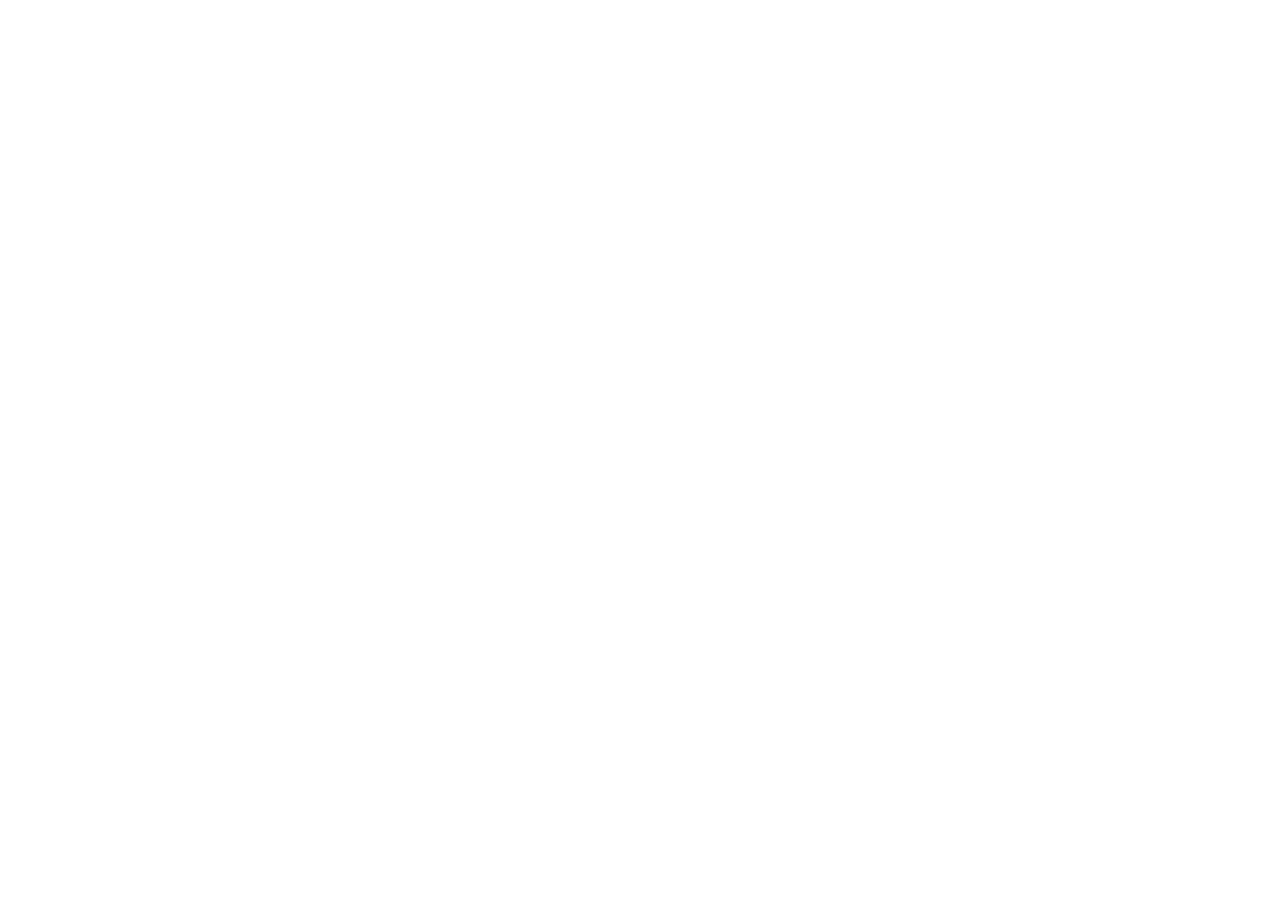
==== index.html @ ed3aa02f "second commit" ====
<!DOCTYPE html>
<html lang="en">
<head>
    <meta charset="UTF-8">
    <meta http-equiv="X-UA-Compatible" content="IE=edge">
    <meta name="viewport" content="width=device-width, initial-scale=1.0">
    <title>Second repo</title>
</head>
<body>
    
</body>
</html>
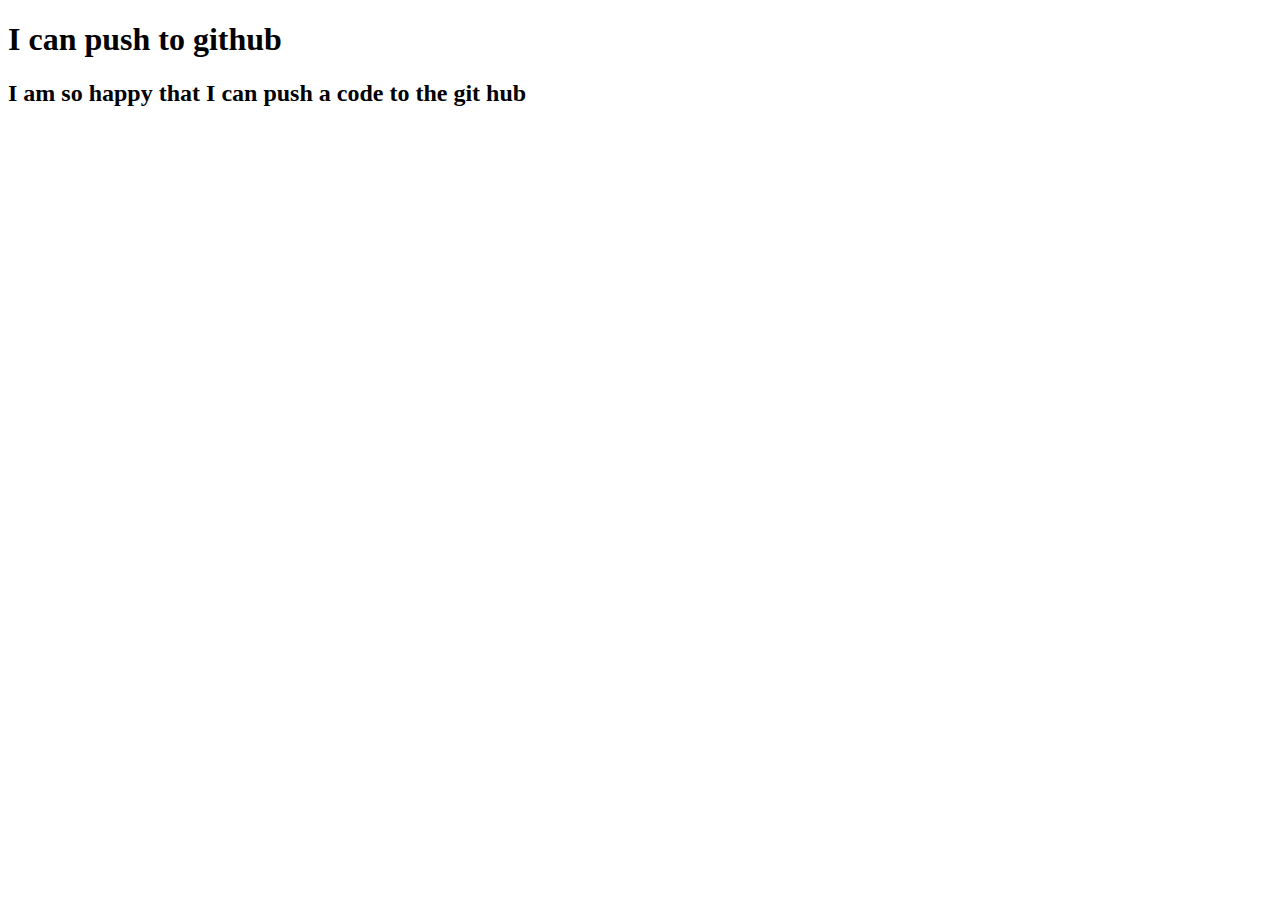
==== commit 2a3695bc: "added header" ====
--- a/index.html
+++ b/index.html
@@ -7,6 +7,7 @@
     <title>Second repo</title>
 </head>
 <body>
-    
+    <h1>I can push to github</h1>
+    <h2>I am so happy that I can push a code to the git hub</h2>
 </body>
 </html>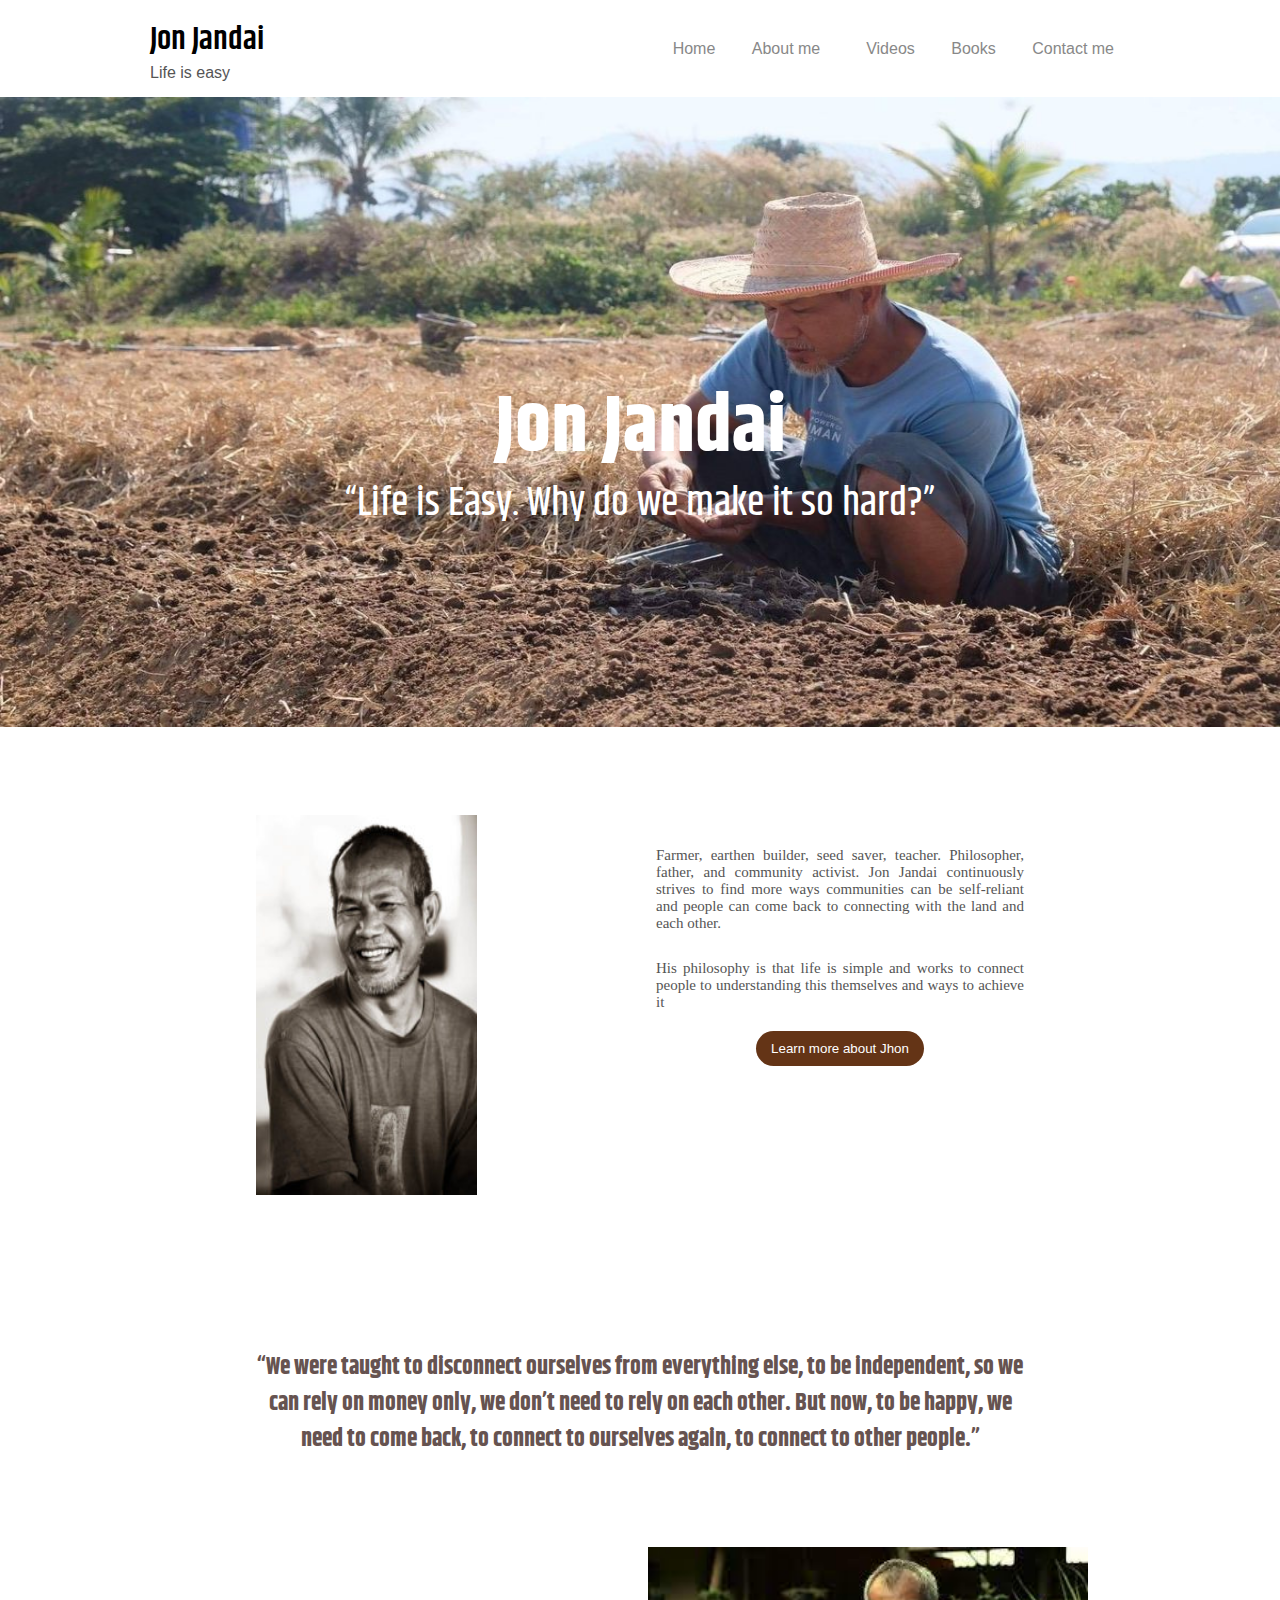
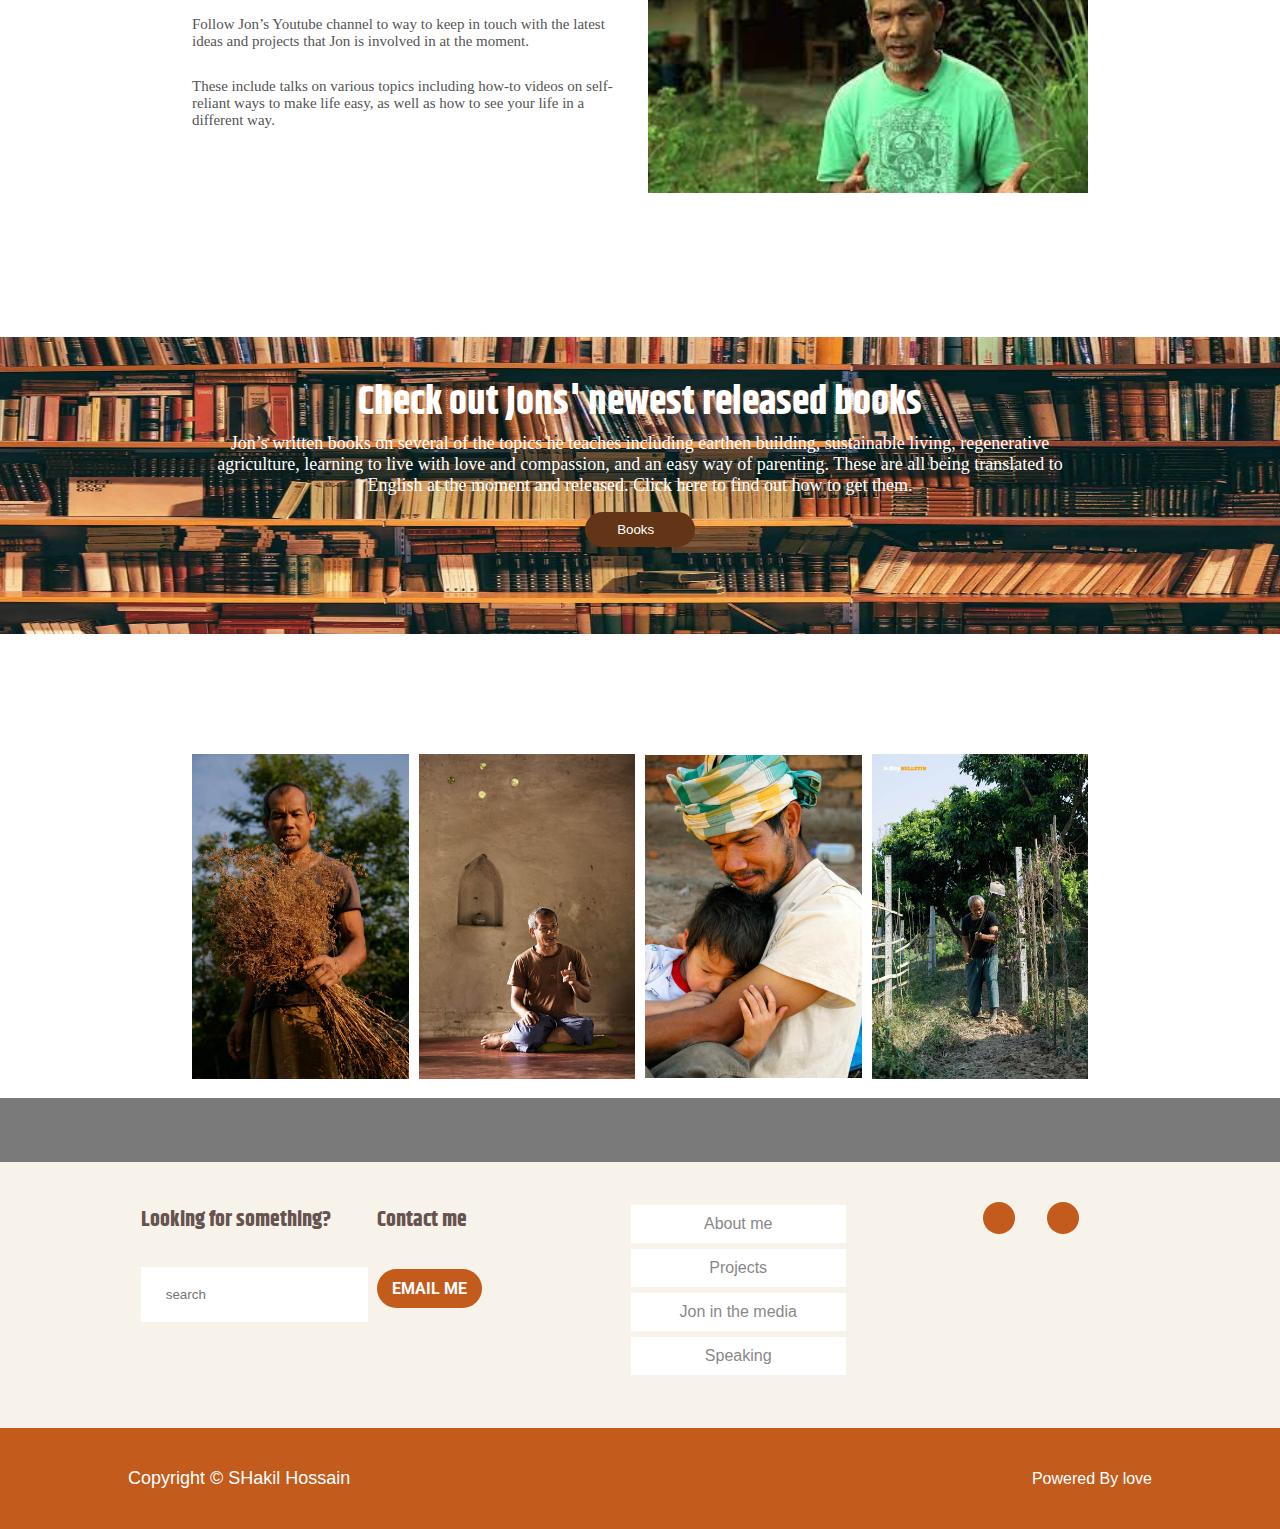
==== commit 6170a1e6: "some file" ====
--- a/index.html
+++ b/index.html
@@ -4,10 +4,133 @@
     <meta charset="UTF-8">
     <meta http-equiv="X-UA-Compatible" content="IE=edge">
     <meta name="viewport" content="width=device-width, initial-scale=1.0">
-    <title>Second repo</title>
+    <title>Web site About | Jon Jandai</title>
+    <link rel="stylesheet" href="style.css">
+    <link rel="stylesheet" href="fontawesome/css/all.css">
+    <link rel="icon" type="image/x-icon" href="images/apple-touch-icon.png">
+    <link href="https://fonts.googleapis.com/css2?family=Khand:wght@300;400;500;600;700&family=Montserrat:wght@400;500;600;700&family=Roboto:ital,wght@0,300;1,300&display=swap" rel="stylesheet">
 </head>
 <body>
-    <h1>I can push to github</h1>
-    <h2>I am so happy that I can push a code to the git hub</h2>
+    <!-- Header -->
+    <div class="header">
+        <nav class="navigaiton">
+            <div class="left">
+                <h1>Jon Jandai</h1>
+                <p>Life is easy</p>
+            </div>
+            <div class="right">
+                <ul>
+                    <li><a href="#">Home</a></li>
+                    <li><a href="about.html">About me <i class="fa-solid fa-angle-down"></i></a>
+                        <ul class="dropdown">
+                            <li><a href="project.html">Projects</a></li>
+                            <li><a href="#">Jhon in the Media</a></li>
+                        </ul>
+                    </li>
+                    <li><a href="#">Videos</a></li>
+                    <li><a href="#">Books</a></li>
+                    <li><a href="#Contact">Contact me</a></li>
+                </ul>
+            </div>
+        </nav>
+        <div class="header-img">
+            <div class="img-info">
+                <h1>Jon Jandai</h1>
+                <h4>“Life is Easy.  Why do we make it so hard?”</h4>
+            </div>
+            <img src="images/header.jpg" alt="" width="100%">
+        </div>
+    </div>
+    <!-- Feateures -->
+    <div class="features">
+        <div class="row">
+            <div class="col-1">
+                <img src="images/feature-1.jpg" class="img-2">
+            </div>
+            <div class="col-2">
+                <p class="pera-1">Farmer,  earthen builder,  seed saver,  teacher.  Philosopher,  father, and community activist. Jon Jandai continuously strives to find more ways communities can be self-reliant and people can come back to connecting with the land and each other.</p>
+                <br>
+                <p class="pera-2">His philosophy is that life is simple and works to connect people to understanding this themselves and ways to achieve it</p>
+                <button class="btn">Learn more about Jhon <i class="fa-sharp fa-solid fa-arrow-right"></i></button>
+            </div>
+        </div>
+        <div class="speach">
+            <h4>“We were taught to disconnect ourselves from everything else, to be independent, so we can rely on money only, we don’t need to rely on each other. But now, to be happy, we need to come back,
+            to connect to ourselves again, to connect to other people.”</h4>
+        </div>
+    </div>
+    <div class="features-1">
+        <div class="row-1">
+            <div class="col-3">
+                <p class="pera-1">Follow Jon’s Youtube channel to way to keep in touch with the latest ideas and projects that Jon is involved in at the moment.</p>
+                <br>
+                <p class="pera-2">These include talks on various topics including how-to videos on self-reliant ways to make life easy, as well as how to see your life in a different way.</p>
+            </div>
+            <div class="col-9">
+                <img src="images/feature-2.jpg" class="img-2">
+            </div>
+        </div>
+    </div>
+    <div class="middle-img">
+        <div class="img-text">
+            <h1>Check out Jons' newest released books
+            </h1>
+            <p>Jon’s written books on several of the topics he teaches including earthen building, sustainable living, regenerative agriculture, learning to live with love and compassion, and an easy way of parenting. These are all being translated to English at the moment and released.  Click here to find out how to get them.
+            </p>
+            <button class="btn-1"> Books <i class="fa-sharp fa-solid fa-arrow-right"></i></button>
+        </div>
+        <div class="img-col">
+            <img src="images/Essential-Books.jpg" alt="">
+        </div>
+    </div>
+
+    <div class="my-img">
+        <div class="img">
+            <img src="images/lowe-1.jpg" alt="">
+        </div>
+        <div class="img">
+            <img src="images/lower-2.jpg" alt="">
+        </div>
+        <div class="img">
+            <img src="images/lower-3.jpg" alt="">
+        </div>
+        <div class="img">
+            <img src="images/lower-4.jpg" alt="">
+        </div>
+    </div>
+
+    <hr class="border">
+
+    <footer class="footer" id="Contact">
+        <div class="col-1">
+            <h5>Looking for something?
+            </h5>
+            <div class="in-box">
+            <input type="search" placeholder="search">
+            <i class="fa-solid fa-magnifying-glass"></i>
+            </div>
+        </div>
+        <div class="col-2">
+            <h2>Contact me</h2>
+            <button class="btn-2">EMAIL ME</button>
+        </div>
+        <div class="col-3">
+            <ul>
+                <li><a href="#">About me</a></li>
+                <li><a href="#">Projects</a></li>
+                <li><a href="#">Jon in the media</a></li>
+                <li><a href="#">Speaking</a></li>
+            </ul>
+        </div>
+        <div class="div-4">
+            <i class="fa-brands fa-facebook"></i>
+            <i class="fa-brands fa-youtube"></i>
+        </div>
+    </footer>
+
+    <div class="cpy">
+        <h6>Copyright &copy; SHakil Hossain</h6>
+        <p>Powered By love</p>
+    </div>
 </body>
 </html>--- a/style.css
+++ b/style.css
@@ -0,0 +1,609 @@
+*{
+    margin: 0;
+    padding: 0;
+    list-style: none;
+    text-decoration: none;
+    box-sizing: border-box;
+    font-family: 'poppins', sans-serif;
+}
+html{
+    scroll-behavior: smooth;
+}
+
+.header{
+    padding: 0px 0px 4rem;
+}
+
+.navigaiton{
+    padding: 15px 150px;
+    display: flex;
+    align-items: center;
+    justify-content: space-between;
+}
+
+.left{
+    width: 300px;
+}
+
+.left h1{
+    font-size: 2rem;
+    font-weight: 600;
+    color: #000;
+    margin: 0;
+    font-family: 'Khand',sans-serif;
+}
+
+.left p{
+    font-size: 1rem;
+    font-weight: 400;
+    color: #555;
+    font-family: 'poppins',sans-serif;
+}
+
+ul{
+    display: inline-block;
+}
+
+ul li{
+    display: inline-block;
+    position: relative;
+}
+
+ul li a{
+    color: #888;
+    display: block;
+    padding: 10px 16px;
+    text-align: center;
+    background: #fff;
+    transition: 500ms;
+}
+ul li .dropdown li{
+    display: block;
+}
+
+ul li .dropdown{
+    position: absolute;
+    z-index: 44;
+    display: none;
+}
+
+ul li:hover .dropdown{
+    display: block;
+}
+
+ul li a:hover{
+    color: #555;
+}
+
+ul li:nth-child(2) i{
+    display: inline-flex;
+    align-items: center;
+    margin-left: 5px;
+}
+
+.header-img img{
+    height: 70vh;
+    width: 100%;
+    position: relative;
+    z-index: 1;
+}
+
+.img-info{
+    position: absolute;
+    top: 50%;
+    left: 50%;
+    z-index: 2;
+    transform: translate(-50%, -50%);
+    text-align: center;
+}
+
+.img-info > h1{
+    font-size: 5rem;
+    font-weight: bold;
+    font-family: 'Khand', sans-serif;
+    color: #fff;
+    margin: 0;
+}
+
+.img-info h4{
+    font-size: 2.5rem;
+    font-family: 'khand', sans-serif;
+    font-weight: 500;
+    color: rgb(255, 255, 255);
+    margin-top: -1rem;
+}
+
+/* features */
+
+.features{
+    padding: 20px 20% 20px 20%;
+}
+
+.row{
+    display: grid;
+    grid-template-columns: 1fr 1fr;
+    align-items: flex-start;
+    gap: 2rem;
+    padding: 0px 0px 100px;
+}
+
+.row .col-1 img{
+    width: 60%;
+    height: 380px;
+}
+
+.col-2{
+    margin-top: 2rem;
+    text-align: justify;
+}
+
+.col-2 .pera-1{
+    color: #555;
+    font-size: 15px;
+    font-family: 'poppins';
+    font-weight: 400;
+}
+
+.col-2 .pera-2{
+    color: #555;
+    font-size: 15px;
+    font-family: 'poppins';
+    font-weight: 400;
+    margin-top: 10px;
+}
+
+.col-2 .btn{
+    display: block;
+    margin: 20px auto;    
+}
+
+.btn{
+    background: #643416;
+    color: #fff;
+    padding: 10px 15px;
+    border-radius: 2rem;
+    border: none;
+    border-color: #31659e;
+    transition: 400ms;
+}
+
+.btn:hover{
+    background: #191970;
+}
+
+.features .speach{
+    color: #665350;
+    display: block;
+    margin: auto;
+    padding: 50px 0;
+}
+
+.speach h4{
+    font-family: 'khand' , sans-serif;
+    font-size: 1.5rem;
+    font-weight: bold;
+    text-align: center;
+}
+
+.features-1{
+    padding: 20px 15% 20px 15%;
+}
+
+.row-1{
+    display: grid;
+    grid-template-columns: 1fr 1fr;
+    align-items: center;
+    gap: 1rem;
+    padding: 0px 0px 100px;
+}
+
+.row-1 .col-9  img{
+    width: 100%;
+}
+
+
+.col-3 .pera-1{
+    color: #555;
+    font-size: 15px;
+    font-family: 'poppins';
+    font-weight: 400;
+}
+
+.col-3 .pera-2{
+    color: #555;
+    font-size: 15px;
+    font-family: 'poppins';
+    font-weight: 400;
+    margin-top: 10px;
+}
+
+.middle-img{
+    padding: 20px 0px 100px;
+}
+
+.img-col img{
+    width: 100%;
+    height: 33vh;
+    position: relative;
+    z-index: 1;
+}
+
+.img-text{
+    position: absolute;
+    left: 50%;
+    transform: translate(-50%, 20%);
+    text-align: center;
+    z-index: 500;
+    width: 900px;
+}
+
+.img-text h1{
+    font-size: 2.5rem;
+    color: #fff;
+    font-family: "Khand";
+}
+
+.img-text p{
+    color: #fff;
+    font-size: 18px;
+    font-family: 'Times New Roman', Times, serif;
+    font-weight: 400;
+    margin-bottom: 1rem;
+}
+
+.btn-1 i{
+    display: inline-flex;
+    margin-left: 5px;
+}
+
+.btn-1{
+    padding: 10px 2rem;
+    background: #643416;
+    border: none;
+    color: #fff;
+    border-radius: 2rem;
+    transition: 400ms;
+}
+
+.btn-1:hover{
+    background: #191970;
+}
+
+.my-img{
+    padding: 1rem 15% 10px;
+    display: grid;
+    grid-template-columns: repeat(4, 1fr);
+    gap: 10px;
+    align-items: center;
+}
+
+.img img{
+    width: 100%;
+}
+
+.border{
+    border: none;
+    width: 100%;
+    background: #7a7a7a;
+    height: 4rem;
+    margin: 5px 0px 0px;
+}
+
+.footer{
+    padding: 40px 12% 50px 11% ;
+    display: grid;
+    grid-template-columns: 20% 15% 35% auto;
+    align-items: flex-start;
+    gap: 1.5rem;
+    background: #f7f2ea;
+}
+
+.footer .col-1{
+    display: flex;
+    flex-direction: column;
+}
+
+.footer .col-1 h5{
+    font-size: 1.4rem;
+    font-family: "Khand";
+    color: #665350;
+    margin-bottom: 2rem;
+}
+
+.in-box{
+    display: flex;
+    align-items: center;
+    background: #fff;
+    width: 300px;
+    height: 50px;
+    position: relative;
+    width: 100%;
+}
+
+.in-box input:focus{
+    border: 1px solid #000;
+}
+
+.in-box input{
+    border: none;
+    flex: 1;
+    outline: none;
+    padding: 20px 25px;
+}
+
+.in-box i{
+    position: absolute;
+    right: 1rem;
+    cursor: pointer;
+}
+
+.footer .col-2{
+    margin: 0px;
+    padding: 0 15px;
+}
+
+.footer .col-2 h2{
+    font-size: 1.4rem;
+    font-family: "Khand";
+    color: #665350;
+    margin-bottom: 1rem;
+}
+
+.footer .col-2 .btn-2{
+    padding: 10px 15px;
+    background: #c25b1c;
+    color: #fff;
+    border: none;
+    font-family: "Roboto", sans-serif;
+    border-radius: 2rem;
+    font-size: 1rem;
+    font-weight: bold;
+    margin-top: 1rem;
+}
+
+.footer .col-3{
+    padding: 0 30px;
+    margin-left: 4rem;
+}
+
+.footer .col-3 ul{
+    display: flex;
+    flex-direction: column;
+    text-align: center;
+}
+
+.footer .col-3 ul li{
+    padding: 3px!important;
+}
+
+.footer > .div-4 {
+    display: flex;
+    align-items: center;
+    justify-content: center;
+}
+
+.footer > .div-4 i{
+    background: #c25b1c;
+    margin-left: 2rem;
+    border-radius: 50%;
+    padding: 1rem 1rem;
+    color: #fff;
+    transition: 400ms;
+    cursor: pointer;
+}
+
+.footer > .div-4 i:hover{
+    background: #643416;
+}
+
+.cpy{
+    padding: 40px 10%;
+    background: #c25b1c;
+    color: #fff;
+    display: flex;
+    align-items: center;
+    justify-content: space-between;
+}
+
+.cpy h6{
+    font-size: 18px;
+    font-family: "lato" sans-serif;
+    font-weight: 500;
+}
+
+.container{
+    padding: 30px 10.6%;
+    background: #fefefd;
+}
+
+
+.col-4, .col-5{
+    display: grid;
+    grid-template-columns: repeat(3, 1fr);
+    align-items: center;
+    margin-bottom: 30px;
+    margin: 30px auto;
+}
+
+
+
+.img-1{
+    display: flex;
+    align-items: center;
+    flex-direction: column;
+    padding: 40px;
+    background: #fff;
+    height: 400px;
+    width: 400px;
+    position: relative;
+    border: 15px solid #f7f0d7;
+    transition: 400ms;
+}
+
+.img-1:hover{
+    border: 15px solid #bf9561;
+}
+
+.img-1 img{
+    display: flex;
+    align-items: center;
+    justify-content: center;
+    width: 100%;
+    height: auto;
+}
+
+.img-1 h6{
+    position: absolute;
+    top: 88%;
+    z-index: 10;
+    text-align: center;
+    font-size: 1.1rem;
+    font-weight: 400;
+    color: #555;
+    font-family: monospace;
+}
+
+.porject-imgs{
+    background: rgb(117, 114, 114);
+    width: 100%;
+    height: auto;
+}
+
+.project-img{
+    display: grid;
+    grid-template-columns: repeat(3, 1fr);
+    align-items: center;
+    gap: 2rem;
+    padding: 70px 12% 100px;
+}
+
+.project-img img{
+    width: 100%;
+}
+
+.about-row{
+    padding: 100px 15%;
+}
+
+.about-header-text{
+    text-align: center;
+    font-size: 3rem;
+    font-family: 'khand';
+    color: #888;
+    font-weight: 600;
+    margin: 0 auto 2rem;
+}
+
+.about-1{
+    display: grid;
+    grid-template-columns: 30% 70%;
+    gap: 1rem;
+    align-items: center;
+}
+
+.about-1-img img{
+    width: 100%;
+}
+
+.about-text .about-one-pera{
+    color: #555;
+    font-size: 15px;
+    font-family: 'poppins';
+    font-weight: 400;
+    line-height: 2.5;
+}
+
+.about-text .about-two-pera{
+    color: #555;
+    font-size: 15px;
+    font-family: 'poppins';
+    font-weight: 400;
+    line-height: 2.5;
+}
+
+.about-2{
+    display: grid;
+    grid-template-columns: 70% 30%;
+    gap: 1rem;
+    align-items: center;
+}
+
+.img-about-4{
+    width: 400px;
+    height: 300px;
+}
+
+.about-header-text-2{
+    text-align: center;
+    font-size: 2rem;
+    font-family: 'khand';
+    color: rgb(27, 113, 27);
+    font-weight: 600;
+    margin: 0 auto 2rem;
+    padding: 0px 15% 10px;
+}
+
+.about-social{
+    padding: 0px 12% 10px;
+}
+
+.about-social-row{
+    display: grid;
+    grid-template-columns: 1fr 1fr;
+    align-items: center;
+    gap: 1rem;
+}
+
+.about-social-row img{
+    width: 100%;
+    height: 400px;
+    position: relative;
+    z-index: 3;
+    filter: brightness(0.8);
+}
+
+.about-social-img-1-text{
+    position: absolute;
+    transform: translate(27%, 170%);
+    text-align: right;
+    z-index: 5;
+}
+
+.about-social-img-2-text{
+    position: absolute;
+    transform: translate(33%, 170%);
+    text-align: right;
+    z-index: 5;
+}
+
+.about-social-img-1-text a{
+    font-size: 3rem;
+    font-family: 'khand';
+    font-weight: 600;
+    color: #fff;
+    display: block;
+    margin-bottom: 1rem;
+}
+
+.about-social-img-2-text a{
+    font-size: 3rem;
+    font-family: 'khand';
+    font-weight: 600;
+    color: #fff;
+    display: block;
+    margin-bottom: 1rem;
+}
+
+.about-social-img-1-text > h5{
+    font-size: 1rem;
+    color: #fff;
+    position: relative;
+    right: 3rem;
+}
+
+.about-social-img-2-text > h5{
+    position: relative;
+    left: 1rem;
+    font-size: 1rem;
+    color: #fff;
+}